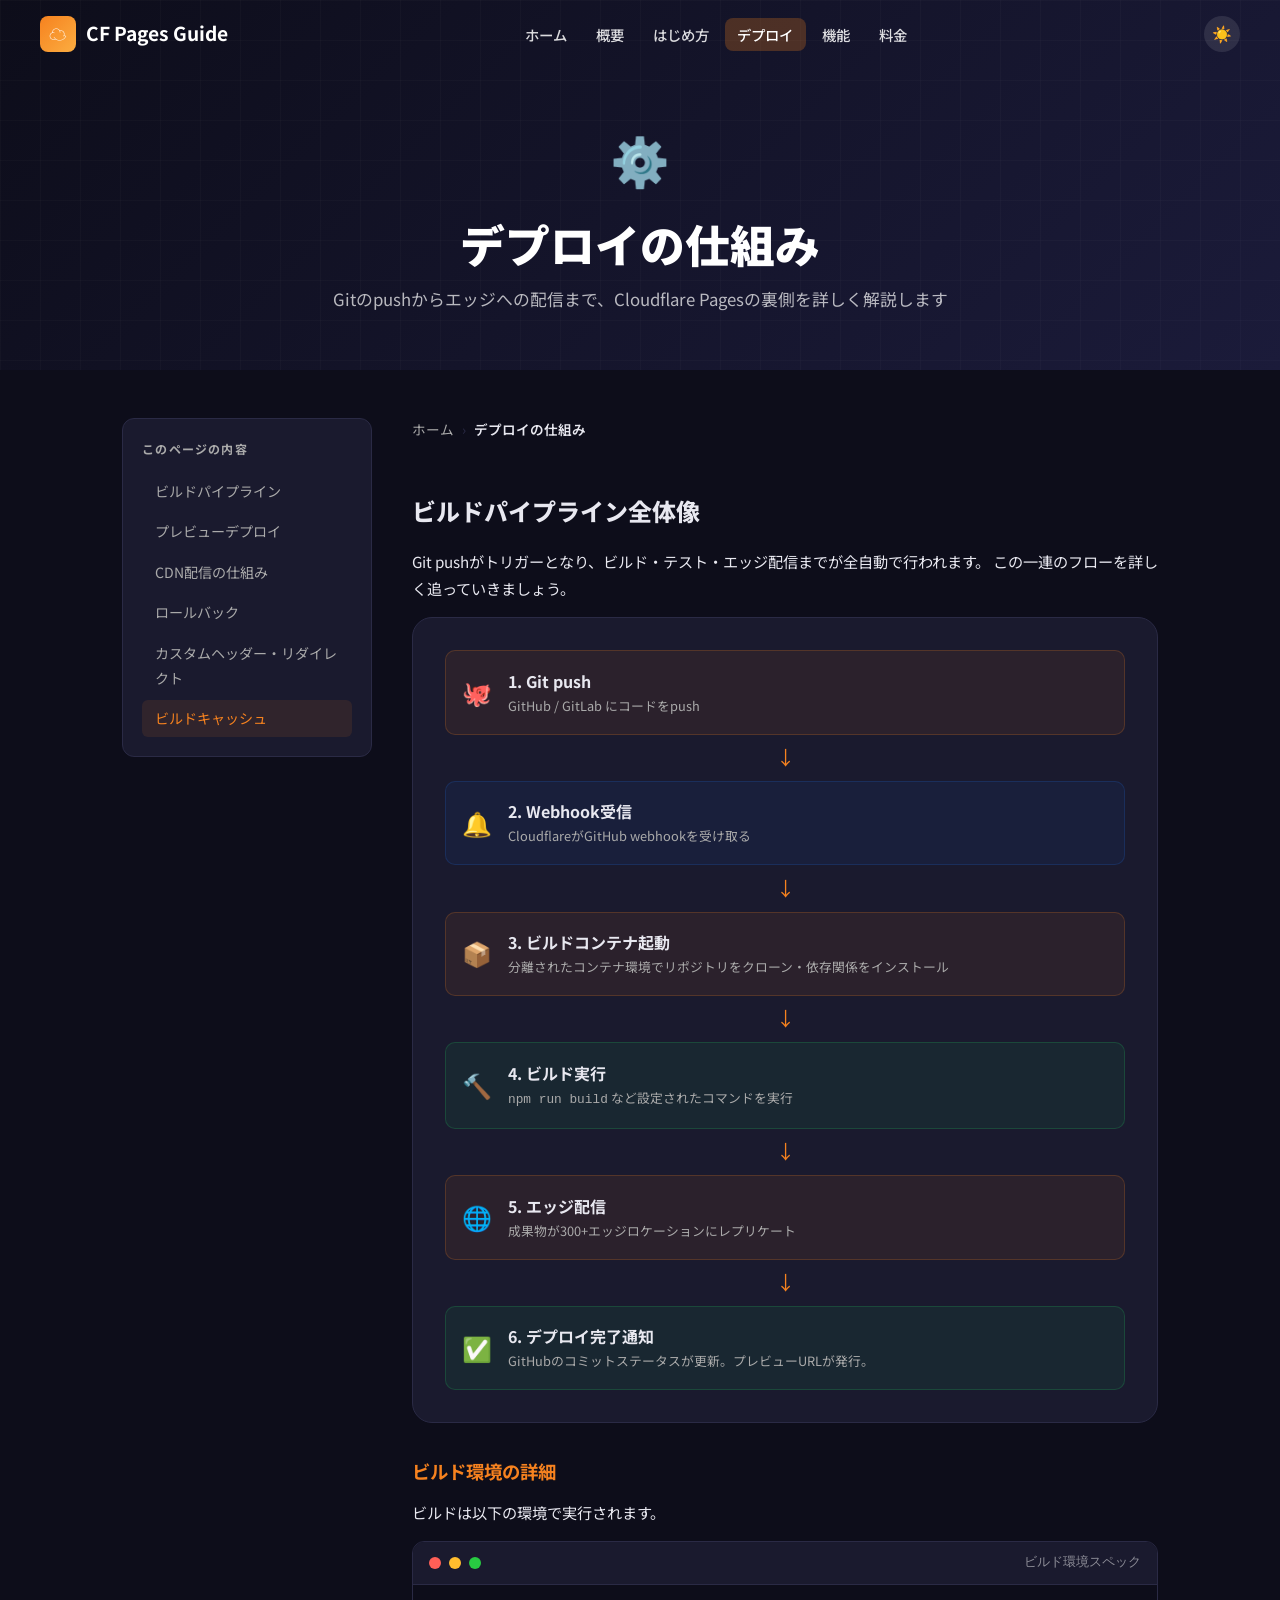
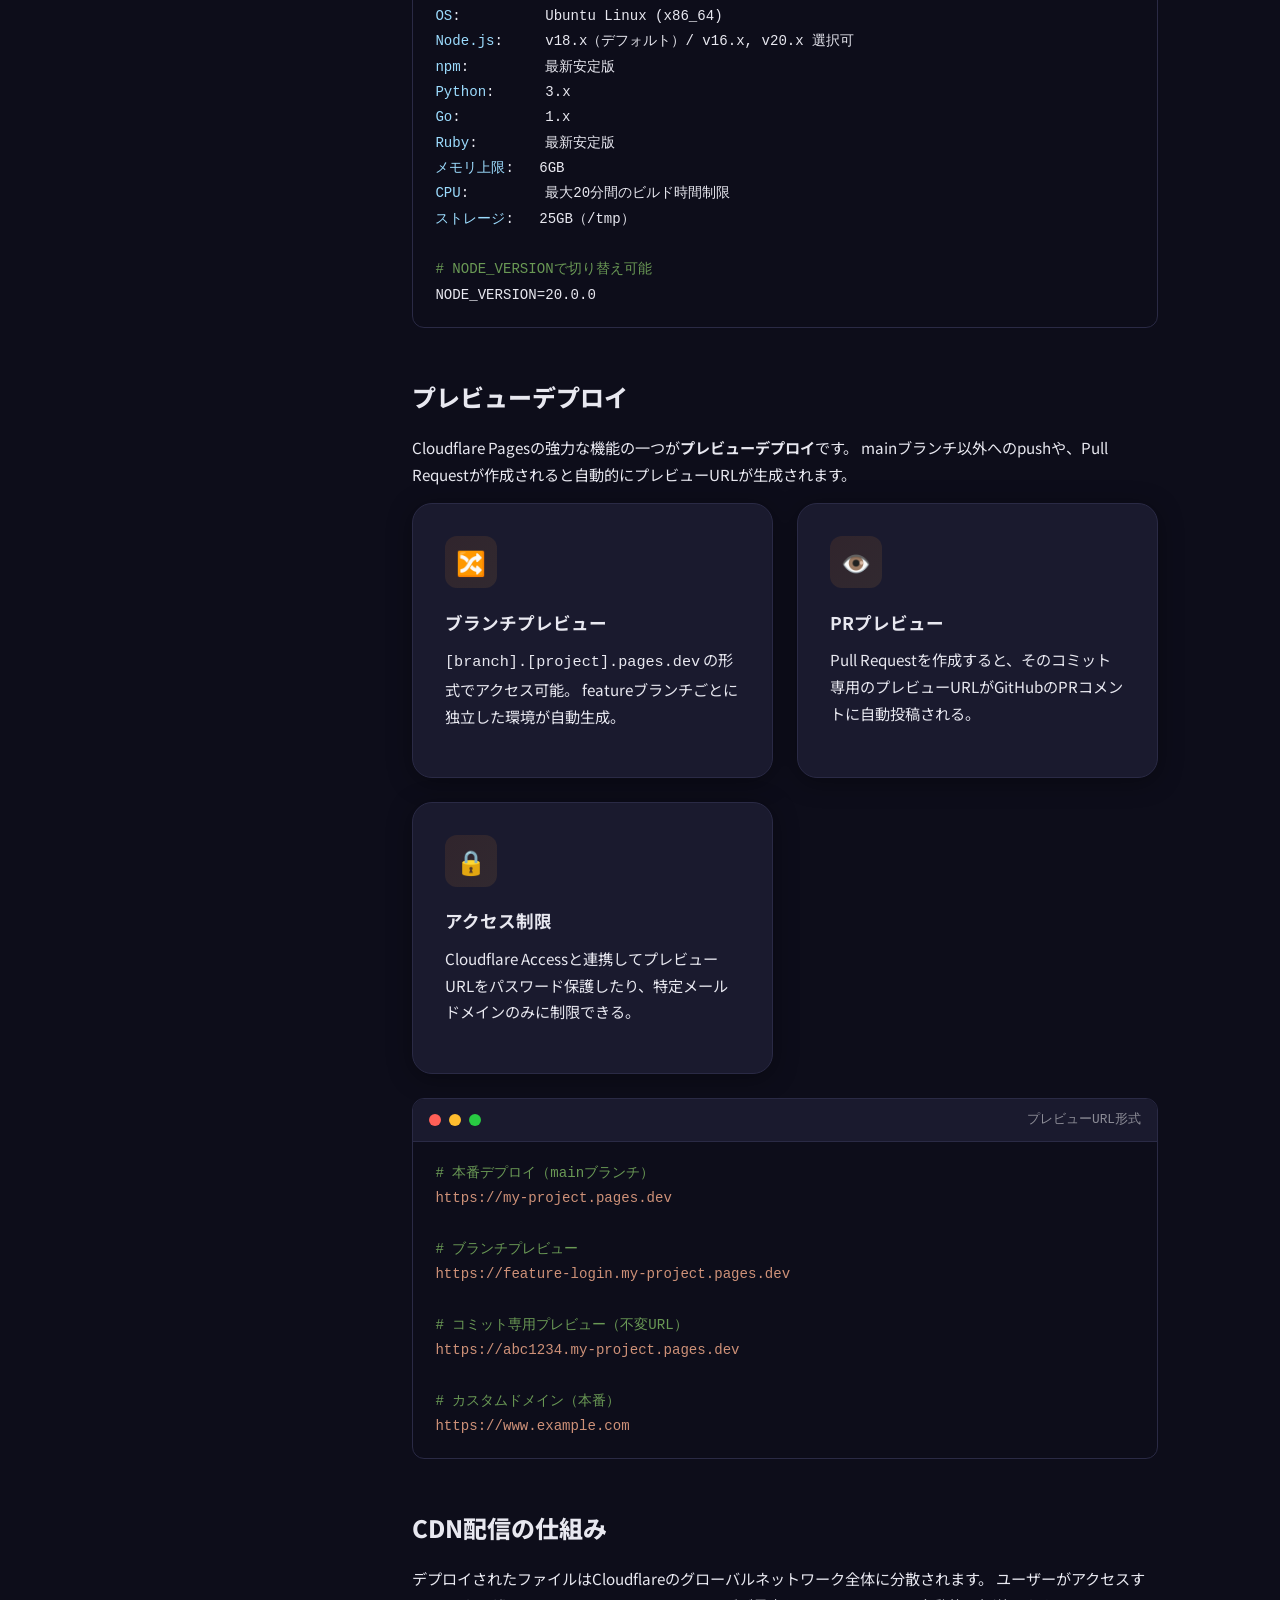
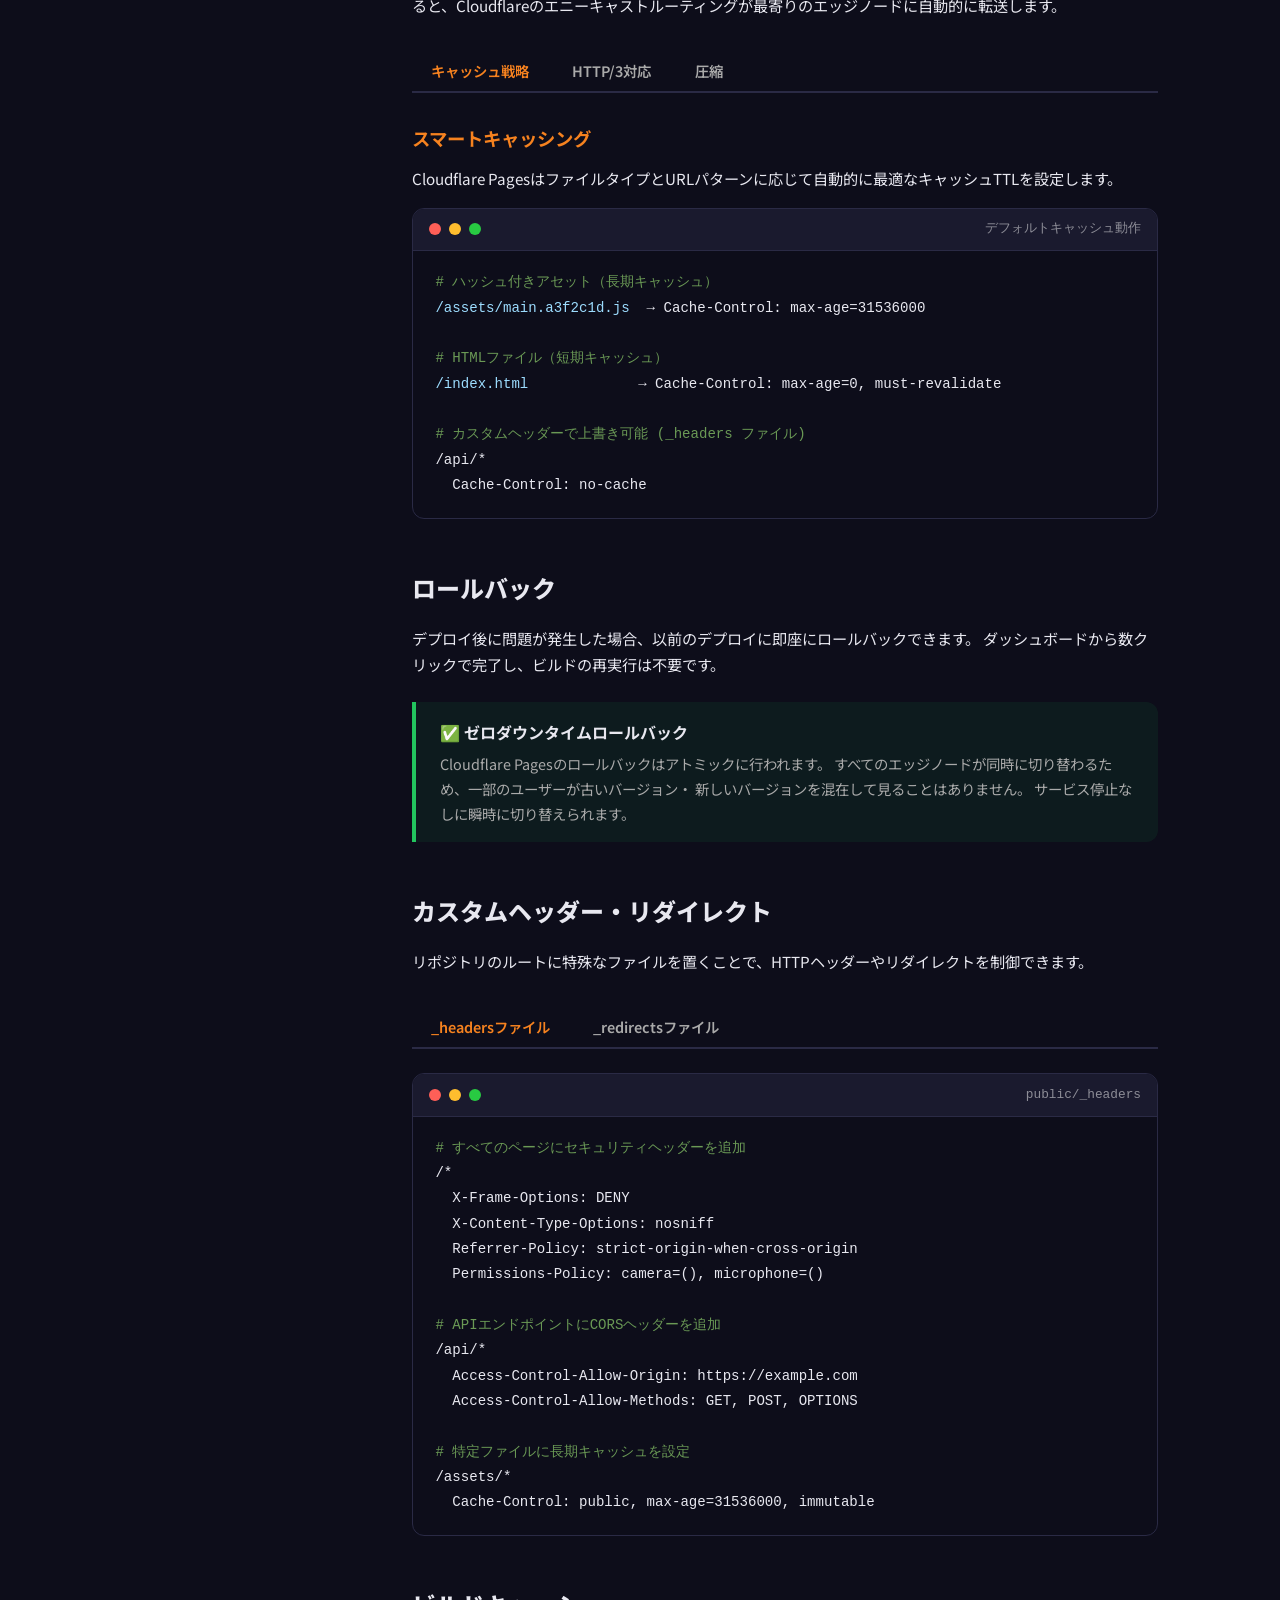
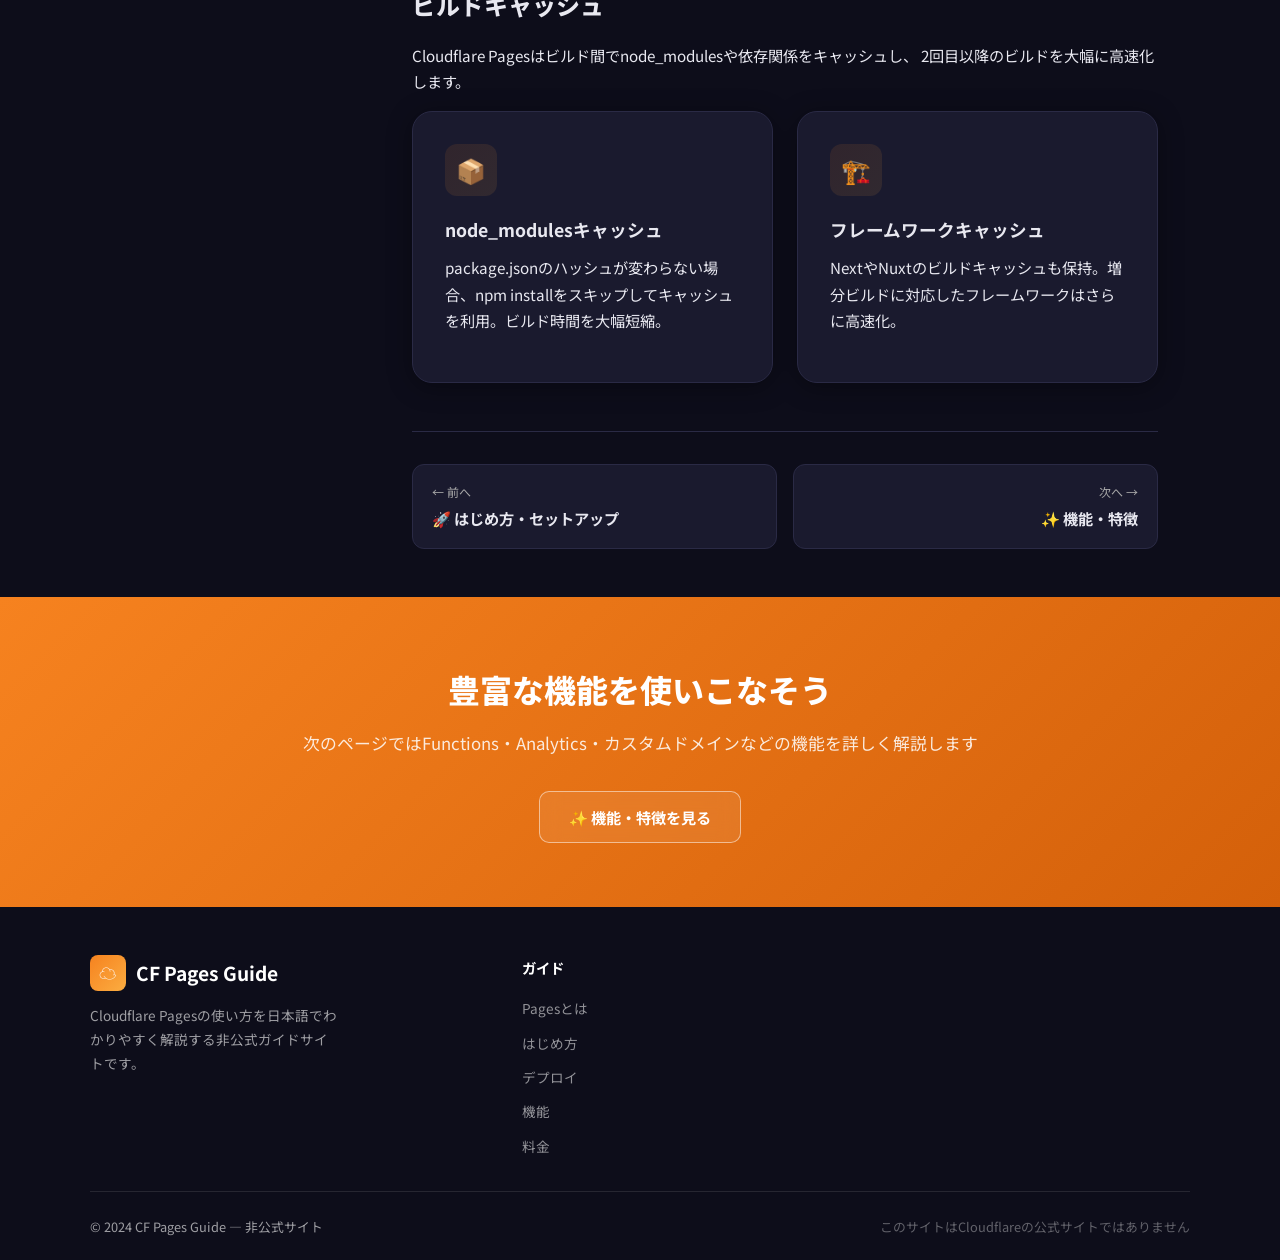
==== pages/deployment.html @ 69b6e765 "first commit" ====
<!DOCTYPE html>
<html lang="ja" data-theme="dark">
<head>
  <meta charset="UTF-8">
  <meta name="viewport" content="width=device-width, initial-scale=1.0">
  <title>デプロイの仕組み — CF Pages Guide</title>
  <meta name="description" content="Cloudflare Pagesのビルドパイプライン・CDN配信・プレビューデプロイの仕組みを詳しく解説">
  <link rel="preconnect" href="https://fonts.googleapis.com">
  <link rel="preconnect" href="https://fonts.gstatic.com" crossorigin>
  <link href="https://fonts.googleapis.com/css2?family=Noto+Sans+JP:wght@400;500;700;900&display=swap" rel="stylesheet">
  <link rel="stylesheet" href="../css/style.css">
</head>
<body>

<div id="progress-bar"></div>

<nav class="navbar">
  <div class="navbar-inner">
    <a href="../index.html" class="logo"><div class="logo-icon">☁️</div>CF Pages Guide</a>
    <ul class="nav-links">
      <li><a href="../index.html">ホーム</a></li>
      <li><a href="what-is.html">概要</a></li>
      <li><a href="getting-started.html">はじめ方</a></li>
      <li><a href="deployment.html">デプロイ</a></li>
      <li><a href="features.html">機能</a></li>
      <li><a href="pricing.html">料金</a></li>
    </ul>
    <div class="nav-actions">
      <button class="theme-toggle" title="テーマ切替">☀️</button>
      <button class="hamburger" aria-label="メニュー"><span></span><span></span><span></span></button>
    </div>
  </div>
</nav>

<div class="mobile-nav">
  <a href="../index.html">🏠 ホーム</a>
  <a href="what-is.html">📖 Cloudflare Pagesとは</a>
  <a href="getting-started.html">🚀 はじめ方・セットアップ</a>
  <a href="deployment.html">⚙️ デプロイの仕組み</a>
  <a href="features.html">✨ 機能・特徴</a>
  <a href="pricing.html">💰 料金プラン</a>
</div>

<div class="page-hero">
  <div class="page-hero-inner">
    <span class="page-hero-icon">⚙️</span>
    <h1>デプロイの仕組み</h1>
    <p>Gitのpushからエッジへの配信まで、Cloudflare Pagesの裏側を詳しく解説します</p>
  </div>
</div>

<div class="content-layout">
  <aside class="sidebar">
    <nav class="sidebar-nav">
      <div class="sidebar-title">このページの内容</div>
      <ul class="sidebar-links">
        <li><a href="#pipeline">ビルドパイプライン</a></li>
        <li><a href="#preview">プレビューデプロイ</a></li>
        <li><a href="#cdn">CDN配信の仕組み</a></li>
        <li><a href="#rollback">ロールバック</a></li>
        <li><a href="#headers">カスタムヘッダー・リダイレクト</a></li>
        <li><a href="#build-cache">ビルドキャッシュ</a></li>
      </ul>
    </nav>
  </aside>

  <main class="main-content">
    <div class="breadcrumb">
      <a href="../index.html">ホーム</a>
      <span class="breadcrumb-sep">›</span>
      <span class="breadcrumb-current">デプロイの仕組み</span>
    </div>

    <h2 id="pipeline" class="reveal">ビルドパイプライン全体像</h2>
    <p class="reveal">
      Git pushがトリガーとなり、ビルド・テスト・エッジ配信までが全自動で行われます。
      この一連のフローを詳しく追っていきましょう。
    </p>

    <div class="feature-visual reveal" style="background:var(--bg-card); border:1px solid var(--border); border-radius:var(--radius-lg); padding:2rem; margin-bottom:2rem;">
      <div style="display:flex; flex-direction:column; gap:0;">
        <div style="display:flex; align-items:center; gap:1rem; padding:1rem; background:rgba(246,130,31,0.08); border-radius:10px; border:1px solid rgba(246,130,31,0.2);">
          <div style="font-size:1.5rem;">🐙</div>
          <div>
            <div style="font-weight:700;">1. Git push</div>
            <div style="font-size:0.8rem; color:var(--text-light);">GitHub / GitLab にコードをpush</div>
          </div>
        </div>
        <div style="display:flex; justify-content:center; padding:0.4rem; color:var(--primary); font-size:1.2rem;">↓</div>
        <div style="display:flex; align-items:center; gap:1rem; padding:1rem; background:rgba(26,107,219,0.08); border-radius:10px; border:1px solid rgba(26,107,219,0.2);">
          <div style="font-size:1.5rem;">🔔</div>
          <div>
            <div style="font-weight:700;">2. Webhook受信</div>
            <div style="font-size:0.8rem; color:var(--text-light);">CloudflareがGitHub webhookを受け取る</div>
          </div>
        </div>
        <div style="display:flex; justify-content:center; padding:0.4rem; color:var(--primary); font-size:1.2rem;">↓</div>
        <div style="display:flex; align-items:center; gap:1rem; padding:1rem; background:rgba(246,130,31,0.08); border-radius:10px; border:1px solid rgba(246,130,31,0.2);">
          <div style="font-size:1.5rem;">📦</div>
          <div>
            <div style="font-weight:700;">3. ビルドコンテナ起動</div>
            <div style="font-size:0.8rem; color:var(--text-light);">分離されたコンテナ環境でリポジトリをクローン・依存関係をインストール</div>
          </div>
        </div>
        <div style="display:flex; justify-content:center; padding:0.4rem; color:var(--primary); font-size:1.2rem;">↓</div>
        <div style="display:flex; align-items:center; gap:1rem; padding:1rem; background:rgba(34,197,94,0.08); border-radius:10px; border:1px solid rgba(34,197,94,0.2);">
          <div style="font-size:1.5rem;">🔨</div>
          <div>
            <div style="font-weight:700;">4. ビルド実行</div>
            <div style="font-size:0.8rem; color:var(--text-light);"><code>npm run build</code> など設定されたコマンドを実行</div>
          </div>
        </div>
        <div style="display:flex; justify-content:center; padding:0.4rem; color:var(--primary); font-size:1.2rem;">↓</div>
        <div style="display:flex; align-items:center; gap:1rem; padding:1rem; background:rgba(246,130,31,0.08); border-radius:10px; border:1px solid rgba(246,130,31,0.2);">
          <div style="font-size:1.5rem;">🌐</div>
          <div>
            <div style="font-weight:700;">5. エッジ配信</div>
            <div style="font-size:0.8rem; color:var(--text-light);">成果物が300+エッジロケーションにレプリケート</div>
          </div>
        </div>
        <div style="display:flex; justify-content:center; padding:0.4rem; color:var(--primary); font-size:1.2rem;">↓</div>
        <div style="display:flex; align-items:center; gap:1rem; padding:1rem; background:rgba(34,197,94,0.08); border-radius:10px; border:1px solid rgba(34,197,94,0.2);">
          <div style="font-size:1.5rem;">✅</div>
          <div>
            <div style="font-weight:700;">6. デプロイ完了通知</div>
            <div style="font-size:0.8rem; color:var(--text-light);">GitHubのコミットステータスが更新。プレビューURLが発行。</div>
          </div>
        </div>
      </div>
    </div>

    <h3>ビルド環境の詳細</h3>
    <p class="reveal">ビルドは以下の環境で実行されます。</p>

    <div class="code-block reveal">
      <div class="code-header">
        <div class="code-dot"></div><div class="code-dot"></div><div class="code-dot"></div>
        <span class="code-filename">ビルド環境スペック</span>
      </div>
      <div class="code-body">
<pre><span class="c-prop">OS</span>:          Ubuntu Linux (x86_64)
<span class="c-prop">Node.js</span>:     v18.x（デフォルト）/ v16.x, v20.x 選択可
<span class="c-prop">npm</span>:         最新安定版
<span class="c-prop">Python</span>:      3.x
<span class="c-prop">Go</span>:          1.x
<span class="c-prop">Ruby</span>:        最新安定版
<span class="c-prop">メモリ上限</span>:   6GB
<span class="c-prop">CPU</span>:         最大20分間のビルド時間制限
<span class="c-prop">ストレージ</span>:   25GB（/tmp）

<span class="c-comment"># NODE_VERSIONで切り替え可能</span>
NODE_VERSION=20.0.0</pre>
      </div>
    </div>

    <h2 id="preview" class="reveal">プレビューデプロイ</h2>
    <p class="reveal">
      Cloudflare Pagesの強力な機能の一つが<strong>プレビューデプロイ</strong>です。
      mainブランチ以外へのpushや、Pull Requestが作成されると自動的にプレビューURLが生成されます。
    </p>

    <div class="overview-grid stagger">
      <div class="overview-card">
        <div class="card-icon">🔀</div>
        <div class="card-title">ブランチプレビュー</div>
        <p class="card-desc">
          <code>[branch].[project].pages.dev</code> の形式でアクセス可能。
          featureブランチごとに独立した環境が自動生成。
        </p>
      </div>
      <div class="overview-card">
        <div class="card-icon">👁️</div>
        <div class="card-title">PRプレビュー</div>
        <p class="card-desc">
          Pull Requestを作成すると、そのコミット専用のプレビューURLがGitHubのPRコメントに自動投稿される。
        </p>
      </div>
      <div class="overview-card">
        <div class="card-icon">🔒</div>
        <div class="card-title">アクセス制限</div>
        <p class="card-desc">
          Cloudflare Accessと連携してプレビューURLをパスワード保護したり、特定メールドメインのみに制限できる。
        </p>
      </div>
    </div>

    <div class="code-block reveal" style="margin-top:1.5rem;">
      <div class="code-header">
        <div class="code-dot"></div><div class="code-dot"></div><div class="code-dot"></div>
        <span class="code-filename">プレビューURL形式</span>
      </div>
      <div class="code-body">
<pre><span class="c-comment"># 本番デプロイ（mainブランチ）</span>
<span class="c-string">https://my-project.pages.dev</span>

<span class="c-comment"># ブランチプレビュー</span>
<span class="c-string">https://feature-login.my-project.pages.dev</span>

<span class="c-comment"># コミット専用プレビュー（不変URL）</span>
<span class="c-string">https://abc1234.my-project.pages.dev</span>

<span class="c-comment"># カスタムドメイン（本番）</span>
<span class="c-string">https://www.example.com</span></pre>
      </div>
    </div>

    <h2 id="cdn" class="reveal">CDN配信の仕組み</h2>
    <p class="reveal">
      デプロイされたファイルはCloudflareのグローバルネットワーク全体に分散されます。
      ユーザーがアクセスすると、Cloudflareのエニーキャストルーティングが最寄りのエッジノードに自動的に転送します。
    </p>

    <div class="tabs reveal">
      <div class="tab-list">
        <button class="tab-btn active">キャッシュ戦略</button>
        <button class="tab-btn">HTTP/3対応</button>
        <button class="tab-btn">圧縮</button>
      </div>
      <div class="tab-panel active">
        <h3>スマートキャッシング</h3>
        <p>Cloudflare PagesはファイルタイプとURLパターンに応じて自動的に最適なキャッシュTTLを設定します。</p>
        <div class="code-block" style="margin-top:1rem;">
          <div class="code-header">
            <div class="code-dot"></div><div class="code-dot"></div><div class="code-dot"></div>
            <span class="code-filename">デフォルトキャッシュ動作</span>
          </div>
          <div class="code-body">
<pre><span class="c-comment"># ハッシュ付きアセット（長期キャッシュ）</span>
<span class="c-prop">/assets/main.a3f2c1d.js</span>  → Cache-Control: max-age=31536000

<span class="c-comment"># HTMLファイル（短期キャッシュ）</span>
<span class="c-prop">/index.html</span>             → Cache-Control: max-age=0, must-revalidate

<span class="c-comment"># カスタムヘッダーで上書き可能 (_headers ファイル)</span>
/api/*
  Cache-Control: no-cache</pre>
          </div>
        </div>
      </div>
      <div class="tab-panel">
        <h3>HTTP/3 (QUIC) の自動適用</h3>
        <p>Cloudflare PagesはすべてのサイトにHTTP/3（QUICプロトコル）を自動的に有効化します。</p>
        <ul>
          <li>UDP上で動作するQUICにより、パケットロス時の遅延を削減</li>
          <li>0-RTT接続再開で繰り返しアクセス時の待ち時間をゼロに</li>
          <li>TLS 1.3を標準採用し、ハンドシェイクを高速化</li>
          <li>対応ブラウザではHTTP/3を自動的に使用、非対応はHTTP/2にフォールバック</li>
        </ul>
      </div>
      <div class="tab-panel">
        <h3>自動圧縮</h3>
        <p>テキストベースのファイル（HTML、CSS、JS、SVGなど）は自動的に圧縮されて配信されます。</p>
        <div class="overview-grid" style="margin-top:1rem;">
          <div class="overview-card" style="padding:1.2rem;">
            <div class="card-title" style="font-size:1rem;">Brotli圧縮</div>
            <p class="card-desc">Gzipより最大20%小さく圧縮可能。対応ブラウザでは自動的にBrotliで配信。</p>
          </div>
          <div class="overview-card" style="padding:1.2rem;">
            <div class="card-title" style="font-size:1rem;">Gzip圧縮</div>
            <p class="card-desc">Brotli非対応のブラウザにはGzipで配信。どちらも設定不要で自動適用。</p>
          </div>
        </div>
      </div>
    </div>

    <h2 id="rollback" class="reveal">ロールバック</h2>
    <p class="reveal">
      デプロイ後に問題が発生した場合、以前のデプロイに即座にロールバックできます。
      ダッシュボードから数クリックで完了し、ビルドの再実行は不要です。
    </p>

    <div class="info-box green reveal">
      <div class="info-box-title">✅ ゼロダウンタイムロールバック</div>
      <p style="margin:0; font-size:0.9rem; color:var(--text-light);">
        Cloudflare Pagesのロールバックはアトミックに行われます。
        すべてのエッジノードが同時に切り替わるため、一部のユーザーが古いバージョン・
        新しいバージョンを混在して見ることはありません。
        サービス停止なしに瞬時に切り替えられます。
      </p>
    </div>

    <h2 id="headers" class="reveal">カスタムヘッダー・リダイレクト</h2>
    <p class="reveal">
      リポジトリのルートに特殊なファイルを置くことで、HTTPヘッダーやリダイレクトを制御できます。
    </p>

    <div class="tabs reveal">
      <div class="tab-list">
        <button class="tab-btn active">_headersファイル</button>
        <button class="tab-btn">_redirectsファイル</button>
      </div>
      <div class="tab-panel active">
        <div class="code-block" style="margin-top:1rem;">
          <div class="code-header">
            <div class="code-dot"></div><div class="code-dot"></div><div class="code-dot"></div>
            <span class="code-filename">public/_headers</span>
          </div>
          <div class="code-body">
<pre><span class="c-comment"># すべてのページにセキュリティヘッダーを追加</span>
/*
  X-Frame-Options: DENY
  X-Content-Type-Options: nosniff
  Referrer-Policy: strict-origin-when-cross-origin
  Permissions-Policy: camera=(), microphone=()

<span class="c-comment"># APIエンドポイントにCORSヘッダーを追加</span>
/api/*
  Access-Control-Allow-Origin: https://example.com
  Access-Control-Allow-Methods: GET, POST, OPTIONS

<span class="c-comment"># 特定ファイルに長期キャッシュを設定</span>
/assets/*
  Cache-Control: public, max-age=31536000, immutable</pre>
          </div>
        </div>
      </div>
      <div class="tab-panel">
        <div class="code-block" style="margin-top:1rem;">
          <div class="code-header">
            <div class="code-dot"></div><div class="code-dot"></div><div class="code-dot"></div>
            <span class="code-filename">public/_redirects</span>
          </div>
          <div class="code-body">
<pre><span class="c-comment"># 旧URLを新URLにリダイレクト（301永続）</span>
/old-page    /new-page    301

<span class="c-comment"># SPAのための404フォールバック（重要！）</span>
/*           /index.html  200

<span class="c-comment"># 特定ドメインへのリダイレクト</span>
https://old.example.com/*   https://new.example.com/:splat   301

<span class="c-comment"># 国別リダイレクト（Country変数利用）</span>
/             /ja/          302  Country=JP
/             /en/          302</pre>
          </div>
        </div>
        <div class="info-box" style="margin-top:1rem;">
          <div class="info-box-title">💡 SPAのルーティング</div>
          <p style="margin:0; font-size:0.9rem; color:var(--text-light);">
            React RouterやVue Routerを使うSPAでは、<code>/* /index.html 200</code> のルールが必須です。
            これがないと、直接URLを入力した際に404エラーになります。
          </p>
        </div>
      </div>
    </div>

    <h2 id="build-cache" class="reveal">ビルドキャッシュ</h2>
    <p class="reveal">
      Cloudflare Pagesはビルド間でnode_modulesや依存関係をキャッシュし、
      2回目以降のビルドを大幅に高速化します。
    </p>

    <div class="overview-grid stagger">
      <div class="overview-card">
        <div class="card-icon">📦</div>
        <div class="card-title">node_modulesキャッシュ</div>
        <p class="card-desc">package.jsonのハッシュが変わらない場合、npm installをスキップしてキャッシュを利用。ビルド時間を大幅短縮。</p>
      </div>
      <div class="overview-card">
        <div class="card-icon">🏗️</div>
        <div class="card-title">フレームワークキャッシュ</div>
        <p class="card-desc">NextやNuxtのビルドキャッシュも保持。増分ビルドに対応したフレームワークはさらに高速化。</p>
      </div>
    </div>

    <div class="page-nav">
      <a href="getting-started.html" class="page-nav-item">
        <div class="page-nav-label">← 前へ</div>
        <div class="page-nav-title">🚀 はじめ方・セットアップ</div>
      </a>
      <a href="features.html" class="page-nav-item next">
        <div class="page-nav-label">次へ →</div>
        <div class="page-nav-title">✨ 機能・特徴</div>
      </a>
    </div>
  </main>
</div>

<div class="cta-section reveal">
  <h2>豊富な機能を使いこなそう</h2>
  <p>次のページではFunctions・Analytics・カスタムドメインなどの機能を詳しく解説します</p>
  <a href="features.html" class="btn btn-outline" style="border-color:rgba(255,255,255,0.5);">✨ 機能・特徴を見る</a>
</div>

<footer>
  <div class="footer-inner">
    <div class="footer-grid">
      <div class="footer-brand">
        <a href="../index.html" class="logo" style="color:#fff;"><div class="logo-icon">☁️</div>CF Pages Guide</a>
        <p>Cloudflare Pagesの使い方を日本語でわかりやすく解説する非公式ガイドサイトです。</p>
      </div>
      <div class="footer-col">
        <h4>ガイド</h4>
        <ul class="footer-links">
          <li><a href="what-is.html">Pagesとは</a></li>
          <li><a href="getting-started.html">はじめ方</a></li>
          <li><a href="deployment.html">デプロイ</a></li>
          <li><a href="features.html">機能</a></li>
          <li><a href="pricing.html">料金</a></li>
        </ul>
      </div>
    </div>
    <div class="footer-bottom">
      <span>© 2024 CF Pages Guide — 非公式サイト</span>
      <span class="footer-note">このサイトはCloudflareの公式サイトではありません</span>
    </div>
  </div>
</footer>

<button id="back-to-top" title="トップへ戻る">↑</button>
<script src="../js/main.js"></script>
</body>
</html>
---- css/style.css ----
/* ===== CSS Variables ===== */
:root {
  --primary: #f6821f;
  --primary-dark: #d4600a;
  --secondary: #fbad41;
  --cf-blue: #1b1b2f;
  --cf-dark: #0d0d1a;
  --text: #1a1a2e;
  --text-light: #555;
  --bg: #f9f9fc;
  --bg-card: #ffffff;
  --border: #e2e4f0;
  --shadow: 0 4px 24px rgba(0,0,0,0.08);
  --shadow-hover: 0 8px 40px rgba(246,130,31,0.18);
  --radius: 12px;
  --radius-lg: 20px;
  --nav-height: 68px;
  --transition: 0.3s cubic-bezier(0.4,0,0.2,1);
  --font: 'Noto Sans JP', 'Hiragino Kaku Gothic ProN', Meiryo, sans-serif;
  --mono: 'Fira Code', 'Consolas', monospace;
}

[data-theme="dark"] {
  --text: #e8e8f0;
  --text-light: #aaa;
  --bg: #0d0d1a;
  --bg-card: #1a1a2e;
  --border: #2a2a45;
  --shadow: 0 4px 24px rgba(0,0,0,0.35);
  --shadow-hover: 0 8px 40px rgba(246,130,31,0.25);
}

/* ===== Reset & Base ===== */
*, *::before, *::after { box-sizing: border-box; margin: 0; padding: 0; }

html {
  scroll-behavior: smooth;
  font-size: 16px;
}

body {
  font-family: var(--font);
  background: var(--bg);
  color: var(--text);
  line-height: 1.75;
  transition: background var(--transition), color var(--transition);
}

a { color: var(--primary); text-decoration: none; transition: color var(--transition); }
a:hover { color: var(--primary-dark); }

img { max-width: 100%; display: block; }

/* ===== Scroll Progress Bar ===== */
#progress-bar {
  position: fixed;
  top: 0;
  left: 0;
  height: 3px;
  width: 0%;
  background: linear-gradient(90deg, var(--primary), var(--secondary));
  z-index: 9999;
  transition: width 0.1s linear;
}

/* ===== Navigation ===== */
.navbar {
  position: fixed;
  top: 0;
  left: 0;
  right: 0;
  height: var(--nav-height);
  z-index: 1000;
  display: flex;
  align-items: center;
  padding: 0 2rem;
  transition: background var(--transition), box-shadow var(--transition);
}

.navbar.scrolled {
  background: rgba(13,13,26,0.92);
  backdrop-filter: blur(12px);
  box-shadow: 0 2px 20px rgba(0,0,0,0.3);
}

.navbar:not(.scrolled) {
  background: transparent;
}

.navbar-inner {
  max-width: 1200px;
  width: 100%;
  margin: 0 auto;
  display: flex;
  align-items: center;
  justify-content: space-between;
}

.logo {
  display: flex;
  align-items: center;
  gap: 10px;
  font-size: 1.2rem;
  font-weight: 700;
  color: #fff;
  text-decoration: none;
}

.logo-icon {
  width: 36px;
  height: 36px;
  background: linear-gradient(135deg, var(--primary), var(--secondary));
  border-radius: 8px;
  display: flex;
  align-items: center;
  justify-content: center;
  font-size: 1.1rem;
}

.nav-links {
  display: flex;
  gap: 0.2rem;
  list-style: none;
  align-items: center;
}

.nav-links a {
  color: rgba(255,255,255,0.85);
  padding: 0.4rem 0.8rem;
  border-radius: 8px;
  font-size: 0.9rem;
  font-weight: 500;
  transition: all var(--transition);
  white-space: nowrap;
}

.nav-links a:hover,
.nav-links a.active {
  color: #fff;
  background: rgba(246,130,31,0.25);
}

.nav-actions {
  display: flex;
  align-items: center;
  gap: 0.8rem;
}

.theme-toggle {
  background: rgba(255,255,255,0.1);
  border: none;
  color: #fff;
  width: 36px;
  height: 36px;
  border-radius: 50%;
  cursor: pointer;
  font-size: 1rem;
  transition: background var(--transition);
  display: flex;
  align-items: center;
  justify-content: center;
}

.theme-toggle:hover { background: rgba(255,255,255,0.2); }

.hamburger {
  display: none;
  flex-direction: column;
  gap: 5px;
  background: none;
  border: none;
  cursor: pointer;
  padding: 4px;
}

.hamburger span {
  display: block;
  width: 24px;
  height: 2px;
  background: #fff;
  border-radius: 2px;
  transition: all var(--transition);
}

.hamburger.open span:nth-child(1) { transform: rotate(45deg) translate(5px, 5px); }
.hamburger.open span:nth-child(2) { opacity: 0; }
.hamburger.open span:nth-child(3) { transform: rotate(-45deg) translate(5px, -5px); }

/* ===== Mobile Nav Overlay ===== */
.mobile-nav {
  display: none;
  position: fixed;
  top: var(--nav-height);
  left: 0;
  right: 0;
  bottom: 0;
  background: rgba(13,13,26,0.97);
  z-index: 999;
  flex-direction: column;
  align-items: center;
  justify-content: center;
  gap: 1rem;
  opacity: 0;
  pointer-events: none;
  transition: opacity var(--transition);
}

.mobile-nav.open {
  display: flex;
  opacity: 1;
  pointer-events: all;
}

.mobile-nav a {
  color: #fff;
  font-size: 1.3rem;
  font-weight: 600;
  padding: 0.6rem 1.5rem;
  border-radius: 10px;
  transition: background var(--transition);
}

.mobile-nav a:hover { background: rgba(246,130,31,0.2); }

/* ===== Hero Section ===== */
.hero {
  min-height: 100vh;
  background: linear-gradient(135deg, #0d0d1a 0%, #1b1b3a 50%, #0f2a4a 100%);
  display: flex;
  align-items: center;
  justify-content: center;
  position: relative;
  overflow: hidden;
  padding: calc(var(--nav-height) + 2rem) 2rem 4rem;
}

.hero-bg {
  position: absolute;
  inset: 0;
  overflow: hidden;
}

.hero-orb {
  position: absolute;
  border-radius: 50%;
  filter: blur(80px);
  opacity: 0.4;
  animation: float 8s ease-in-out infinite;
}

.hero-orb-1 {
  width: 500px;
  height: 500px;
  background: radial-gradient(circle, #f6821f, transparent);
  top: -100px;
  right: -100px;
  animation-delay: 0s;
}

.hero-orb-2 {
  width: 400px;
  height: 400px;
  background: radial-gradient(circle, #1a6bdb, transparent);
  bottom: -80px;
  left: -80px;
  animation-delay: -3s;
}

.hero-orb-3 {
  width: 300px;
  height: 300px;
  background: radial-gradient(circle, #fbad41, transparent);
  top: 50%;
  left: 50%;
  transform: translate(-50%, -50%);
  animation-delay: -6s;
}

@keyframes float {
  0%, 100% { transform: translate(0, 0) scale(1); }
  33% { transform: translate(30px, -20px) scale(1.05); }
  66% { transform: translate(-20px, 15px) scale(0.97); }
}

.grid-overlay {
  position: absolute;
  inset: 0;
  background-image:
    linear-gradient(rgba(255,255,255,0.03) 1px, transparent 1px),
    linear-gradient(90deg, rgba(255,255,255,0.03) 1px, transparent 1px);
  background-size: 50px 50px;
}

.hero-content {
  position: relative;
  z-index: 1;
  text-align: center;
  max-width: 900px;
}

.hero-badge {
  display: inline-flex;
  align-items: center;
  gap: 6px;
  background: rgba(246,130,31,0.15);
  border: 1px solid rgba(246,130,31,0.3);
  color: var(--secondary);
  padding: 6px 16px;
  border-radius: 999px;
  font-size: 0.85rem;
  font-weight: 600;
  margin-bottom: 1.5rem;
  animation: fadeInDown 0.6s ease both;
}

.hero h1 {
  font-size: clamp(2.2rem, 6vw, 4rem);
  font-weight: 900;
  color: #fff;
  line-height: 1.2;
  margin-bottom: 1.2rem;
  animation: fadeInUp 0.7s ease 0.1s both;
}

.hero h1 span {
  background: linear-gradient(90deg, var(--primary), var(--secondary));
  -webkit-background-clip: text;
  -webkit-text-fill-color: transparent;
  background-clip: text;
}

.hero p {
  font-size: clamp(1rem, 2.5vw, 1.2rem);
  color: rgba(255,255,255,0.75);
  max-width: 640px;
  margin: 0 auto 2.5rem;
  animation: fadeInUp 0.7s ease 0.2s both;
}

.hero-buttons {
  display: flex;
  gap: 1rem;
  justify-content: center;
  flex-wrap: wrap;
  animation: fadeInUp 0.7s ease 0.3s both;
}

.btn {
  display: inline-flex;
  align-items: center;
  gap: 8px;
  padding: 0.75rem 1.8rem;
  border-radius: 10px;
  font-weight: 700;
  font-size: 0.95rem;
  cursor: pointer;
  transition: all var(--transition);
  border: none;
  font-family: var(--font);
}

.btn-primary {
  background: linear-gradient(135deg, var(--primary), var(--secondary));
  color: #fff;
  box-shadow: 0 4px 20px rgba(246,130,31,0.4);
}

.btn-primary:hover {
  transform: translateY(-2px);
  box-shadow: 0 8px 30px rgba(246,130,31,0.5);
  color: #fff;
}

.btn-outline {
  background: rgba(255,255,255,0.08);
  color: #fff;
  border: 1px solid rgba(255,255,255,0.2);
  backdrop-filter: blur(10px);
}

.btn-outline:hover {
  background: rgba(255,255,255,0.15);
  transform: translateY(-2px);
  color: #fff;
}

.hero-stats {
  display: flex;
  justify-content: center;
  gap: 3rem;
  margin-top: 4rem;
  animation: fadeInUp 0.7s ease 0.5s both;
}

.stat {
  text-align: center;
}

.stat-value {
  font-size: 2rem;
  font-weight: 900;
  color: var(--primary);
  background: linear-gradient(90deg, var(--primary), var(--secondary));
  -webkit-background-clip: text;
  -webkit-text-fill-color: transparent;
  background-clip: text;
}

.stat-label {
  font-size: 0.8rem;
  color: rgba(255,255,255,0.6);
  margin-top: 2px;
}

/* ===== Section Commons ===== */
section { padding: 5rem 2rem; }

.container {
  max-width: 1100px;
  margin: 0 auto;
}

.section-header {
  text-align: center;
  margin-bottom: 3.5rem;
}

.section-tag {
  display: inline-block;
  background: linear-gradient(135deg, rgba(246,130,31,0.1), rgba(251,173,65,0.1));
  color: var(--primary);
  border: 1px solid rgba(246,130,31,0.25);
  padding: 4px 14px;
  border-radius: 999px;
  font-size: 0.8rem;
  font-weight: 700;
  text-transform: uppercase;
  letter-spacing: 0.08em;
  margin-bottom: 1rem;
}

.section-title {
  font-size: clamp(1.6rem, 4vw, 2.4rem);
  font-weight: 800;
  margin-bottom: 0.8rem;
  line-height: 1.3;
}

.section-desc {
  color: var(--text-light);
  font-size: 1rem;
  max-width: 560px;
  margin: 0 auto;
}

/* ===== Overview Cards (TOP) ===== */
.overview-grid {
  display: grid;
  grid-template-columns: repeat(auto-fit, minmax(280px, 1fr));
  gap: 1.5rem;
}

.overview-card {
  background: var(--bg-card);
  border: 1px solid var(--border);
  border-radius: var(--radius-lg);
  padding: 2rem;
  box-shadow: var(--shadow);
  transition: all var(--transition);
  position: relative;
  overflow: hidden;
}

.overview-card::before {
  content: '';
  position: absolute;
  top: 0;
  left: 0;
  right: 0;
  height: 3px;
  background: linear-gradient(90deg, var(--primary), var(--secondary));
  transform: scaleX(0);
  transition: transform var(--transition);
}

.overview-card:hover {
  transform: translateY(-4px);
  box-shadow: var(--shadow-hover);
  border-color: rgba(246,130,31,0.3);
}

.overview-card:hover::before { transform: scaleX(1); }

.card-icon {
  width: 52px;
  height: 52px;
  border-radius: 12px;
  display: flex;
  align-items: center;
  justify-content: center;
  font-size: 1.5rem;
  margin-bottom: 1.2rem;
  background: linear-gradient(135deg, rgba(246,130,31,0.1), rgba(251,173,65,0.1));
}

.card-title { font-size: 1.1rem; font-weight: 700; margin-bottom: 0.5rem; }
.card-desc { color: var(--text-light); font-size: 0.9rem; }

/* ===== Feature Highlight Section ===== */
.feature-highlight {
  background: linear-gradient(135deg, var(--cf-dark), var(--cf-blue));
  color: #fff;
}

.feature-split {
  display: grid;
  grid-template-columns: 1fr 1fr;
  gap: 4rem;
  align-items: center;
}

.feature-split.reverse { direction: rtl; }
.feature-split.reverse > * { direction: ltr; }

.feature-text h2 {
  font-size: clamp(1.5rem, 3.5vw, 2.2rem);
  font-weight: 800;
  margin-bottom: 1rem;
  line-height: 1.3;
}

.feature-text p { color: rgba(255,255,255,0.75); margin-bottom: 1.5rem; }

.feature-list {
  list-style: none;
  display: flex;
  flex-direction: column;
  gap: 0.6rem;
}

.feature-list li {
  display: flex;
  align-items: center;
  gap: 8px;
  color: rgba(255,255,255,0.85);
  font-size: 0.95rem;
}

.feature-list li::before {
  content: '✓';
  color: var(--secondary);
  font-weight: 900;
  flex-shrink: 0;
}

.feature-visual {
  background: rgba(255,255,255,0.04);
  border: 1px solid rgba(255,255,255,0.1);
  border-radius: var(--radius-lg);
  padding: 2rem;
  backdrop-filter: blur(10px);
}

/* ===== Pages Navigation Cards ===== */
.pages-grid {
  display: grid;
  grid-template-columns: repeat(auto-fit, minmax(200px, 1fr));
  gap: 1.2rem;
}

.page-card {
  background: var(--bg-card);
  border: 1px solid var(--border);
  border-radius: var(--radius);
  padding: 1.5rem;
  text-align: center;
  transition: all var(--transition);
  box-shadow: var(--shadow);
  text-decoration: none;
  color: var(--text);
  display: block;
}

.page-card:hover {
  transform: translateY(-4px);
  border-color: var(--primary);
  box-shadow: var(--shadow-hover);
  color: var(--text);
}

.page-card-icon {
  font-size: 2rem;
  margin-bottom: 0.8rem;
}

.page-card h3 { font-size: 1rem; font-weight: 700; margin-bottom: 0.3rem; }
.page-card p { font-size: 0.8rem; color: var(--text-light); }

/* ===== Code Block ===== */
.code-block {
  background: #0d0d1a;
  border: 1px solid #2a2a45;
  border-radius: var(--radius);
  overflow: hidden;
  font-family: var(--mono);
  font-size: 0.88rem;
}

.code-header {
  background: #1a1a2e;
  padding: 0.6rem 1rem;
  display: flex;
  align-items: center;
  gap: 0.5rem;
  border-bottom: 1px solid #2a2a45;
}

.code-dot {
  width: 12px;
  height: 12px;
  border-radius: 50%;
}

.code-dot:nth-child(1) { background: #ff5f57; }
.code-dot:nth-child(2) { background: #ffbd2e; }
.code-dot:nth-child(3) { background: #28ca42; }

.code-filename {
  color: rgba(255,255,255,0.5);
  font-size: 0.8rem;
  margin-left: auto;
}

.code-body {
  padding: 1.2rem 1.4rem;
  overflow-x: auto;
  line-height: 1.8;
}

.code-body pre { margin: 0; }

.c-comment { color: #6a9955; }
.c-string  { color: #ce9178; }
.c-keyword { color: #569cd6; }
.c-value   { color: #b5cea8; }
.c-prop    { color: #9cdcfe; }
.c-orange  { color: var(--secondary); }

/* ===== Steps / Timeline ===== */
.steps {
  display: flex;
  flex-direction: column;
  gap: 0;
  position: relative;
}

.steps::before {
  content: '';
  position: absolute;
  left: 24px;
  top: 0;
  bottom: 0;
  width: 2px;
  background: linear-gradient(180deg, var(--primary), var(--secondary));
  border-radius: 2px;
}

.step {
  display: flex;
  gap: 1.5rem;
  padding-bottom: 2.5rem;
  position: relative;
}

.step:last-child { padding-bottom: 0; }

.step-num {
  width: 50px;
  height: 50px;
  background: linear-gradient(135deg, var(--primary), var(--secondary));
  color: #fff;
  font-weight: 800;
  font-size: 1rem;
  border-radius: 50%;
  display: flex;
  align-items: center;
  justify-content: center;
  flex-shrink: 0;
  position: relative;
  z-index: 1;
  box-shadow: 0 0 0 4px var(--bg);
}

.step-content {
  flex: 1;
  padding-top: 0.7rem;
}

.step-content h3 { font-size: 1.1rem; font-weight: 700; margin-bottom: 0.4rem; }
.step-content p { color: var(--text-light); font-size: 0.95rem; }

/* ===== Comparison Table ===== */
.compare-table {
  width: 100%;
  border-collapse: collapse;
  border-radius: var(--radius);
  overflow: hidden;
  box-shadow: var(--shadow);
}

.compare-table th {
  background: linear-gradient(135deg, var(--cf-dark), var(--cf-blue));
  color: #fff;
  padding: 1rem 1.2rem;
  text-align: center;
  font-weight: 700;
}

.compare-table th:first-child { text-align: left; }

.compare-table td {
  padding: 0.9rem 1.2rem;
  border-bottom: 1px solid var(--border);
  background: var(--bg-card);
  text-align: center;
}

.compare-table td:first-child {
  text-align: left;
  font-weight: 600;
}

.compare-table tr:last-child td { border-bottom: none; }
.compare-table tr:hover td { background: rgba(246,130,31,0.04); }

.check { color: #22c55e; font-size: 1.1rem; }
.cross { color: #ef4444; font-size: 1.1rem; }

/* ===== Pricing Cards ===== */
.pricing-grid {
  display: grid;
  grid-template-columns: repeat(auto-fit, minmax(280px, 1fr));
  gap: 1.5rem;
  align-items: start;
}

.pricing-card {
  background: var(--bg-card);
  border: 1px solid var(--border);
  border-radius: var(--radius-lg);
  padding: 2rem;
  box-shadow: var(--shadow);
  transition: all var(--transition);
  position: relative;
}

.pricing-card.featured {
  border-color: var(--primary);
  box-shadow: 0 0 0 2px rgba(246,130,31,0.2), var(--shadow-hover);
  transform: scale(1.02);
}

.pricing-card:hover { transform: translateY(-4px) scale(1.01); box-shadow: var(--shadow-hover); }
.pricing-card.featured:hover { transform: translateY(-4px) scale(1.03); }

.pricing-badge {
  position: absolute;
  top: -12px;
  left: 50%;
  transform: translateX(-50%);
  background: linear-gradient(135deg, var(--primary), var(--secondary));
  color: #fff;
  font-size: 0.75rem;
  font-weight: 700;
  padding: 4px 14px;
  border-radius: 999px;
  white-space: nowrap;
}

.pricing-name { font-size: 1.2rem; font-weight: 800; margin-bottom: 0.3rem; }
.pricing-desc { color: var(--text-light); font-size: 0.85rem; margin-bottom: 1.2rem; }

.pricing-price {
  font-size: 2.4rem;
  font-weight: 900;
  color: var(--primary);
  line-height: 1;
  margin-bottom: 0.2rem;
}

.pricing-price small { font-size: 1rem; color: var(--text-light); font-weight: 400; }
.pricing-period { font-size: 0.8rem; color: var(--text-light); margin-bottom: 1.5rem; }

.pricing-features {
  list-style: none;
  display: flex;
  flex-direction: column;
  gap: 0.7rem;
  margin-bottom: 1.5rem;
}

.pricing-features li {
  display: flex;
  align-items: flex-start;
  gap: 8px;
  font-size: 0.9rem;
}

.pricing-features li::before {
  content: '✓';
  color: #22c55e;
  font-weight: 700;
  flex-shrink: 0;
  margin-top: 1px;
}

.pricing-features li.unavail { color: var(--text-light); }
.pricing-features li.unavail::before { content: '–'; color: var(--text-light); }

/* ===== Info Box ===== */
.info-box {
  background: rgba(246,130,31,0.08);
  border-left: 4px solid var(--primary);
  border-radius: 0 var(--radius) var(--radius) 0;
  padding: 1rem 1.5rem;
  margin: 1.5rem 0;
}

.info-box.blue {
  background: rgba(26,107,219,0.08);
  border-color: #1a6bdb;
}

.info-box.green {
  background: rgba(34,197,94,0.08);
  border-color: #22c55e;
}

.info-box-title { font-weight: 700; margin-bottom: 0.3rem; }

/* ===== Tab Component ===== */
.tabs { margin: 2rem 0; }

.tab-list {
  display: flex;
  gap: 0.3rem;
  border-bottom: 2px solid var(--border);
  margin-bottom: 1.5rem;
  overflow-x: auto;
  scrollbar-width: none;
}

.tab-btn {
  background: none;
  border: none;
  padding: 0.6rem 1.2rem;
  font-family: var(--font);
  font-size: 0.9rem;
  font-weight: 600;
  color: var(--text-light);
  cursor: pointer;
  border-bottom: 2px solid transparent;
  margin-bottom: -2px;
  transition: all var(--transition);
  white-space: nowrap;
}

.tab-btn.active, .tab-btn:hover {
  color: var(--primary);
  border-bottom-color: var(--primary);
}

.tab-panel { display: none; }
.tab-panel.active { display: block; }

/* ===== Accordion ===== */
.accordion { display: flex; flex-direction: column; gap: 0.5rem; }

.accordion-item {
  background: var(--bg-card);
  border: 1px solid var(--border);
  border-radius: var(--radius);
  overflow: hidden;
}

.accordion-header {
  width: 100%;
  background: none;
  border: none;
  padding: 1rem 1.2rem;
  text-align: left;
  font-family: var(--font);
  font-size: 0.95rem;
  font-weight: 600;
  color: var(--text);
  cursor: pointer;
  display: flex;
  align-items: center;
  justify-content: space-between;
  transition: background var(--transition);
}

.accordion-header:hover { background: rgba(246,130,31,0.05); }

.accordion-icon {
  transition: transform var(--transition);
  color: var(--primary);
  flex-shrink: 0;
}

.accordion-item.open .accordion-icon { transform: rotate(180deg); }

.accordion-body {
  max-height: 0;
  overflow: hidden;
  transition: max-height 0.4s ease;
}

.accordion-body-inner {
  padding: 0 1.2rem 1rem;
  color: var(--text-light);
  font-size: 0.9rem;
}

/* ===== Breadcrumb ===== */
.breadcrumb {
  display: flex;
  align-items: center;
  gap: 0.5rem;
  font-size: 0.85rem;
  color: var(--text-light);
  margin-bottom: 1.5rem;
  flex-wrap: wrap;
}

.breadcrumb a { color: var(--text-light); }
.breadcrumb a:hover { color: var(--primary); }
.breadcrumb-sep { color: var(--border); }
.breadcrumb-current { color: var(--text); font-weight: 600; }

/* ===== Page Hero (Inner Pages) ===== */
.page-hero {
  background: linear-gradient(135deg, #0d0d1a 0%, #1b1b3a 100%);
  padding: calc(var(--nav-height) + 3rem) 2rem 3.5rem;
  text-align: center;
  position: relative;
  overflow: hidden;
}

.page-hero::after {
  content: '';
  position: absolute;
  inset: 0;
  background-image:
    linear-gradient(rgba(255,255,255,0.02) 1px, transparent 1px),
    linear-gradient(90deg, rgba(255,255,255,0.02) 1px, transparent 1px);
  background-size: 40px 40px;
}

.page-hero-inner {
  position: relative;
  z-index: 1;
  max-width: 700px;
  margin: 0 auto;
}

.page-hero-icon {
  font-size: 3rem;
  margin-bottom: 1rem;
  display: block;
}

.page-hero h1 {
  font-size: clamp(1.8rem, 4vw, 2.8rem);
  font-weight: 900;
  color: #fff;
  margin-bottom: 0.8rem;
  line-height: 1.25;
}

.page-hero p { color: rgba(255,255,255,0.7); font-size: 1.05rem; }

/* ===== Content Layout ===== */
.content-layout {
  display: grid;
  grid-template-columns: 250px 1fr;
  gap: 2.5rem;
  align-items: start;
  max-width: 1100px;
  margin: 0 auto;
  padding: 3rem 2rem;
}

.sidebar {
  position: sticky;
  top: calc(var(--nav-height) + 1.5rem);
}

.sidebar-nav {
  background: var(--bg-card);
  border: 1px solid var(--border);
  border-radius: var(--radius);
  padding: 1.2rem;
}

.sidebar-title {
  font-size: 0.75rem;
  font-weight: 700;
  text-transform: uppercase;
  letter-spacing: 0.1em;
  color: var(--text-light);
  margin-bottom: 0.8rem;
}

.sidebar-links {
  list-style: none;
  display: flex;
  flex-direction: column;
  gap: 0.2rem;
}

.sidebar-links a {
  display: block;
  padding: 0.4rem 0.8rem;
  border-radius: 6px;
  color: var(--text-light);
  font-size: 0.88rem;
  transition: all var(--transition);
}

.sidebar-links a:hover,
.sidebar-links a.active {
  background: rgba(246,130,31,0.1);
  color: var(--primary);
}

.main-content h2 {
  font-size: 1.5rem;
  font-weight: 800;
  margin: 2.5rem 0 1rem;
  padding-top: 0.5rem;
}

.main-content h2:first-child { margin-top: 0; }

.main-content h3 {
  font-size: 1.15rem;
  font-weight: 700;
  margin: 1.8rem 0 0.7rem;
  color: var(--primary);
}

.main-content p { margin-bottom: 1rem; color: var(--text); font-size: 0.95rem; }
.main-content ul, .main-content ol {
  margin: 0.5rem 0 1rem 1.5rem;
  color: var(--text);
  font-size: 0.95rem;
}
.main-content li { margin-bottom: 0.3rem; }

/* ===== Tag ===== */
.tag {
  display: inline-block;
  padding: 2px 8px;
  border-radius: 4px;
  font-size: 0.78rem;
  font-weight: 700;
  margin-right: 4px;
}
.tag-orange { background: rgba(246,130,31,0.15); color: var(--primary); }
.tag-blue { background: rgba(26,107,219,0.15); color: #1a6bdb; }
.tag-green { background: rgba(34,197,94,0.15); color: #16a34a; }

/* ===== Gradient Text ===== */
.gradient-text {
  background: linear-gradient(90deg, var(--primary), var(--secondary));
  -webkit-background-clip: text;
  -webkit-text-fill-color: transparent;
  background-clip: text;
}

/* ===== CTA Section ===== */
.cta-section {
  background: linear-gradient(135deg, var(--primary), var(--primary-dark));
  padding: 4rem 2rem;
  text-align: center;
  color: #fff;
}

.cta-section h2 { font-size: 2rem; font-weight: 800; margin-bottom: 0.8rem; }
.cta-section p { opacity: 0.85; margin-bottom: 2rem; font-size: 1.05rem; }

/* ===== Footer ===== */
footer {
  background: #0d0d1a;
  color: rgba(255,255,255,0.6);
  padding: 3rem 2rem 1.5rem;
}

.footer-inner {
  max-width: 1100px;
  margin: 0 auto;
}

.footer-grid {
  display: grid;
  grid-template-columns: 2fr 1fr 1fr 1fr;
  gap: 2.5rem;
  padding-bottom: 2rem;
  border-bottom: 1px solid rgba(255,255,255,0.1);
}

.footer-brand p { font-size: 0.85rem; margin-top: 0.8rem; max-width: 250px; }

.footer-col h4 {
  color: #fff;
  font-weight: 700;
  font-size: 0.9rem;
  margin-bottom: 0.8rem;
}

.footer-links {
  list-style: none;
  display: flex;
  flex-direction: column;
  gap: 0.4rem;
}

.footer-links a {
  color: rgba(255,255,255,0.55);
  font-size: 0.85rem;
  transition: color var(--transition);
}

.footer-links a:hover { color: var(--primary); }

.footer-bottom {
  display: flex;
  justify-content: space-between;
  align-items: center;
  padding-top: 1.5rem;
  font-size: 0.8rem;
  flex-wrap: wrap;
  gap: 0.5rem;
}

.footer-note { color: rgba(255,255,255,0.35); }

/* ===== Scroll Animations ===== */
.reveal {
  opacity: 0;
  transform: translateY(30px);
  transition: opacity 0.6s ease, transform 0.6s ease;
}

.reveal.visible {
  opacity: 1;
  transform: translateY(0);
}

.reveal-left {
  opacity: 0;
  transform: translateX(-30px);
  transition: opacity 0.6s ease, transform 0.6s ease;
}

.reveal-left.visible {
  opacity: 1;
  transform: translateX(0);
}

.reveal-right {
  opacity: 0;
  transform: translateX(30px);
  transition: opacity 0.6s ease, transform 0.6s ease;
}

.reveal-right.visible {
  opacity: 1;
  transform: translateX(0);
}

/* Staggered children */
.stagger > * { opacity: 0; transform: translateY(20px); transition: opacity 0.5s ease, transform 0.5s ease; }
.stagger.visible > *:nth-child(1) { opacity:1; transform:none; transition-delay:0.05s; }
.stagger.visible > *:nth-child(2) { opacity:1; transform:none; transition-delay:0.15s; }
.stagger.visible > *:nth-child(3) { opacity:1; transform:none; transition-delay:0.25s; }
.stagger.visible > *:nth-child(4) { opacity:1; transform:none; transition-delay:0.35s; }
.stagger.visible > *:nth-child(5) { opacity:1; transform:none; transition-delay:0.45s; }

/* ===== Keyframes ===== */
@keyframes fadeInUp {
  from { opacity: 0; transform: translateY(20px); }
  to   { opacity: 1; transform: translateY(0); }
}

@keyframes fadeInDown {
  from { opacity: 0; transform: translateY(-15px); }
  to   { opacity: 1; transform: translateY(0); }
}

@keyframes pulse {
  0%, 100% { box-shadow: 0 0 0 0 rgba(246,130,31,0.4); }
  50%       { box-shadow: 0 0 0 10px rgba(246,130,31,0); }
}

/* ===== Back to Top ===== */
#back-to-top {
  position: fixed;
  bottom: 2rem;
  right: 2rem;
  width: 44px;
  height: 44px;
  background: linear-gradient(135deg, var(--primary), var(--secondary));
  color: #fff;
  border: none;
  border-radius: 50%;
  cursor: pointer;
  font-size: 1.1rem;
  display: flex;
  align-items: center;
  justify-content: center;
  opacity: 0;
  transform: translateY(20px);
  transition: all var(--transition);
  z-index: 900;
  box-shadow: 0 4px 15px rgba(246,130,31,0.4);
}

#back-to-top.visible {
  opacity: 1;
  transform: translateY(0);
}

#back-to-top:hover { transform: translateY(-3px); }

/* ===== Next/Prev Navigation ===== */
.page-nav {
  display: grid;
  grid-template-columns: 1fr 1fr;
  gap: 1rem;
  margin-top: 3rem;
  padding-top: 2rem;
  border-top: 1px solid var(--border);
}

.page-nav-item {
  background: var(--bg-card);
  border: 1px solid var(--border);
  border-radius: var(--radius);
  padding: 1rem 1.2rem;
  transition: all var(--transition);
  color: var(--text);
  text-decoration: none;
}

.page-nav-item:hover {
  border-color: var(--primary);
  box-shadow: var(--shadow-hover);
  color: var(--text);
}

.page-nav-item.next { text-align: right; }

.page-nav-label { font-size: 0.75rem; color: var(--text-light); margin-bottom: 0.2rem; }
.page-nav-title { font-weight: 700; font-size: 0.95rem; }

/* ===== Responsive ===== */
@media (max-width: 900px) {
  .nav-links { display: none; }
  .hamburger { display: flex; }

  .feature-split { grid-template-columns: 1fr; gap: 2rem; }
  .feature-split.reverse { direction: ltr; }

  .content-layout { grid-template-columns: 1fr; }
  .sidebar { position: static; }
  .sidebar-nav { display: none; }

  .footer-grid { grid-template-columns: 1fr 1fr; }
}

@media (max-width: 640px) {
  section { padding: 3.5rem 1.2rem; }

  .hero-stats { gap: 1.5rem; flex-wrap: wrap; }

  .overview-grid { grid-template-columns: 1fr; }
  .pages-grid { grid-template-columns: repeat(2, 1fr); }

  .footer-grid { grid-template-columns: 1fr; }
  .footer-bottom { flex-direction: column; text-align: center; }

  .page-nav { grid-template-columns: 1fr; }
  .page-nav-item.next { text-align: left; }

  .compare-table { font-size: 0.85rem; }
  .compare-table th, .compare-table td { padding: 0.6rem 0.7rem; }
}
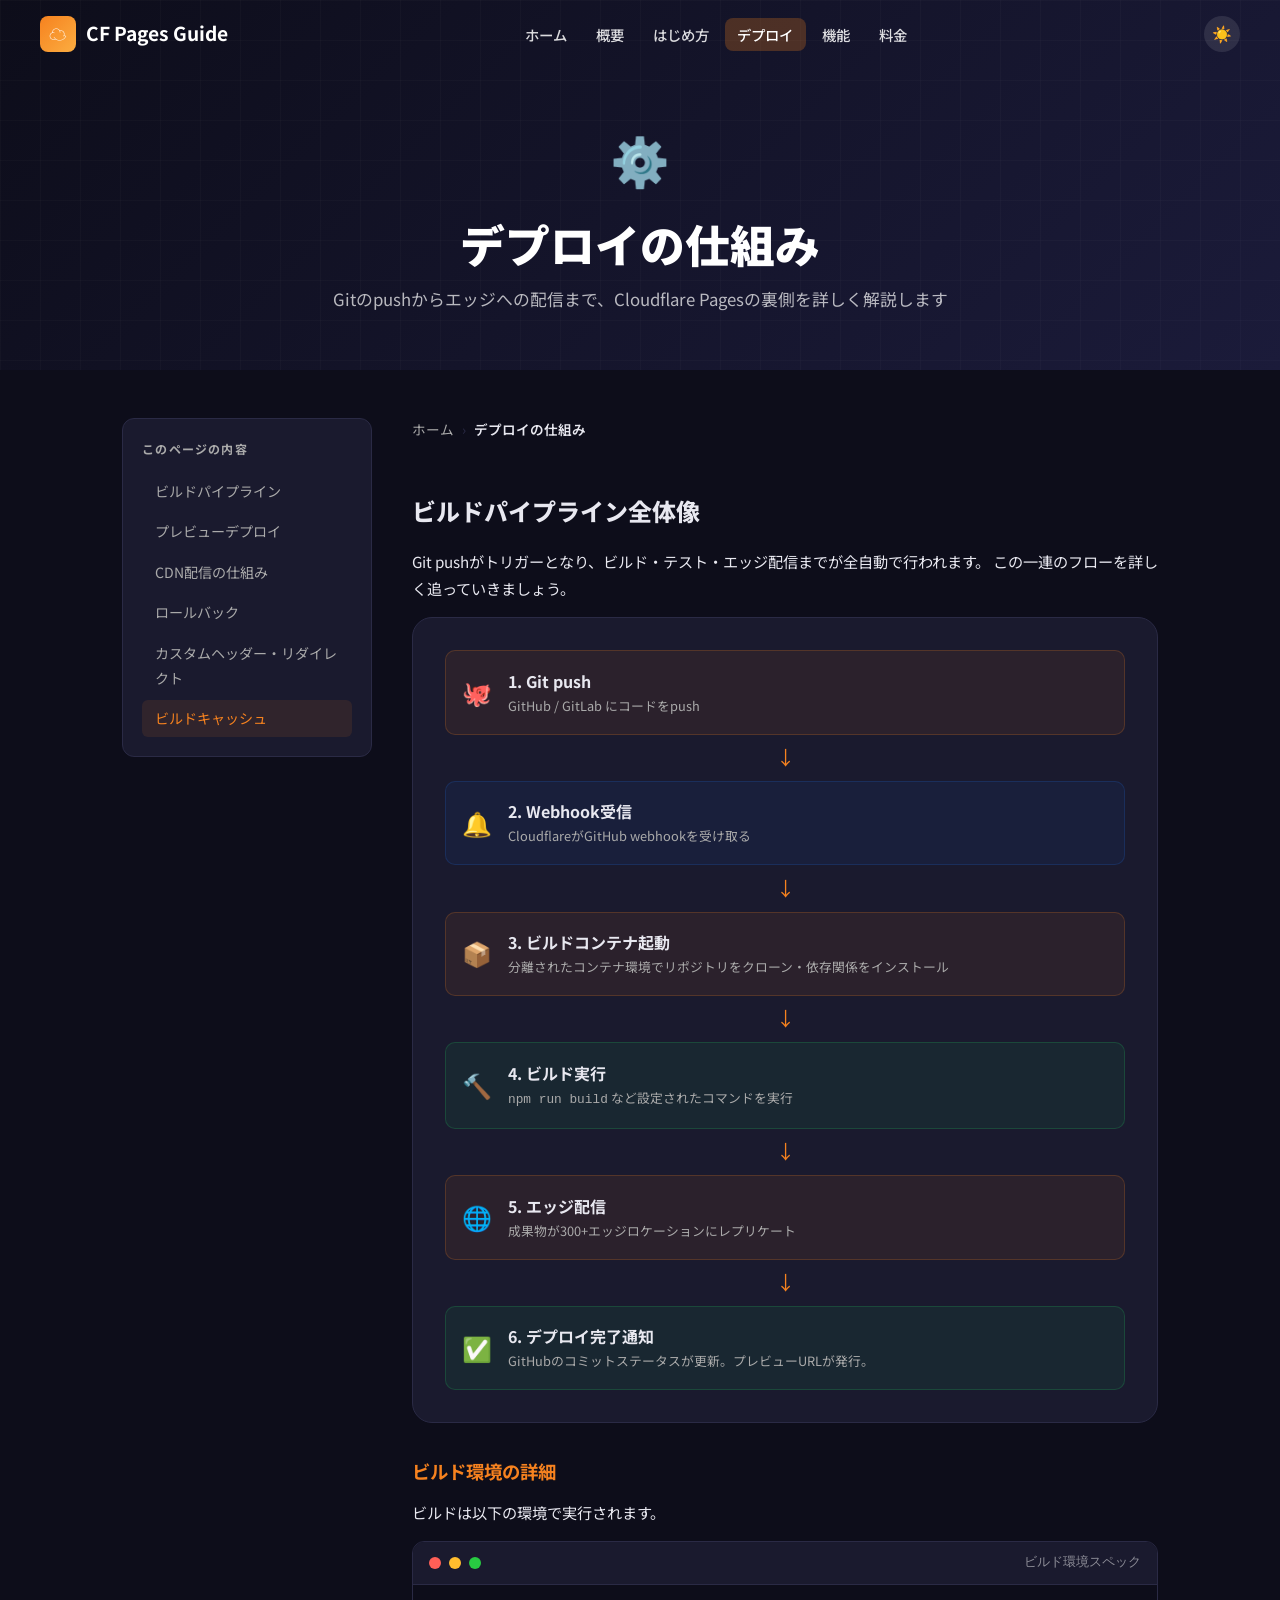
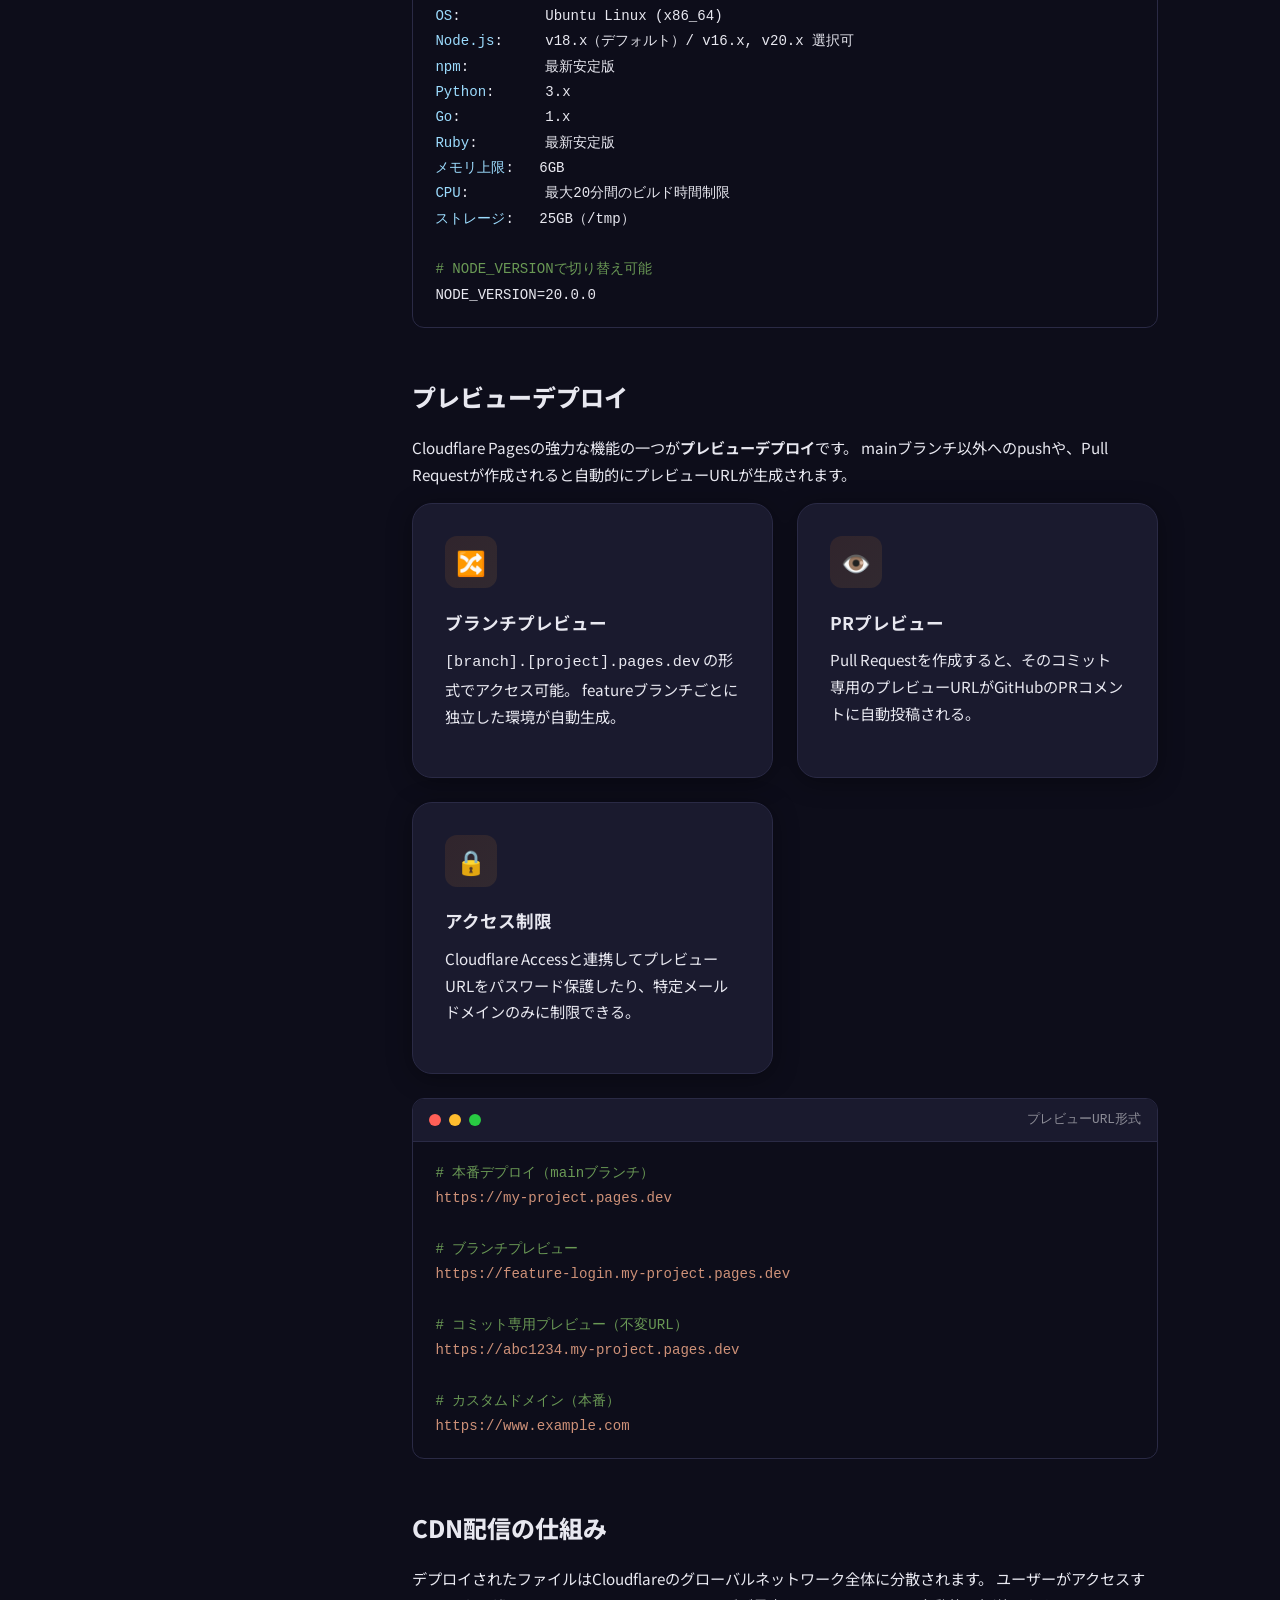
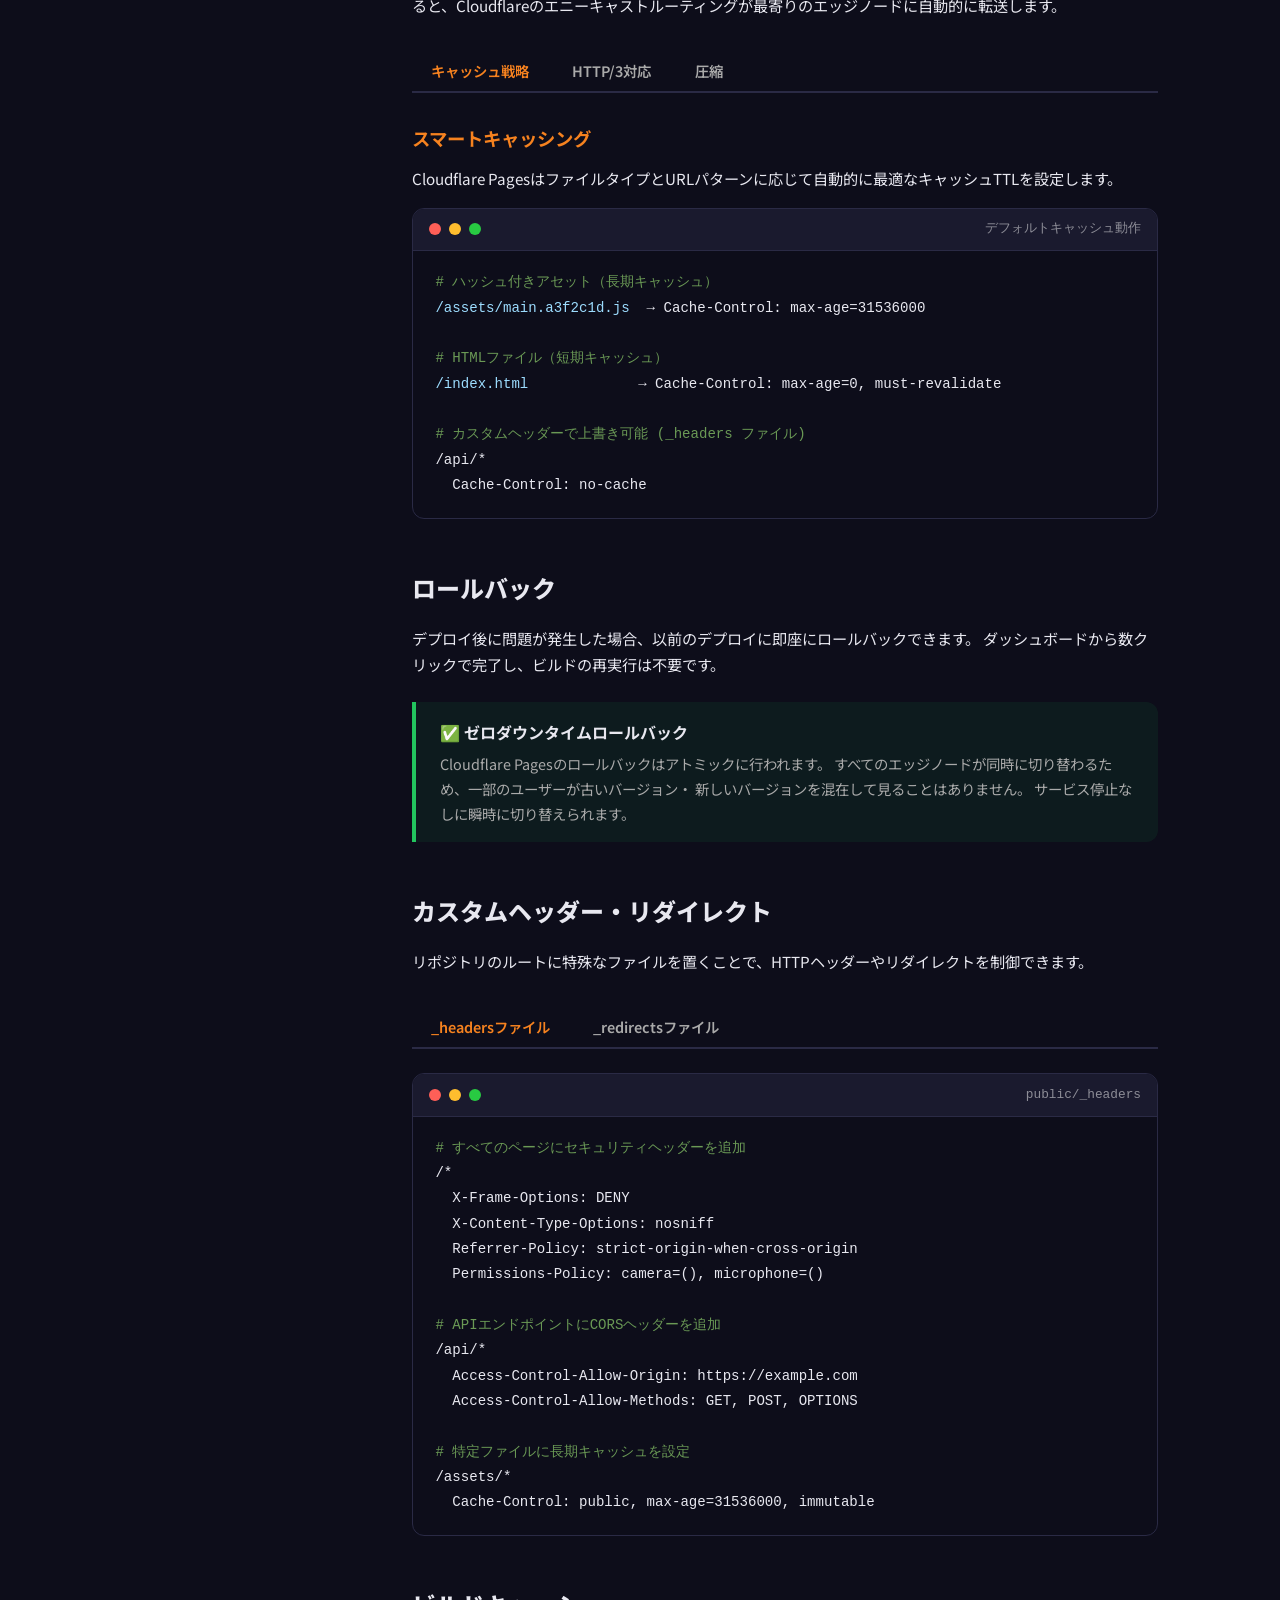
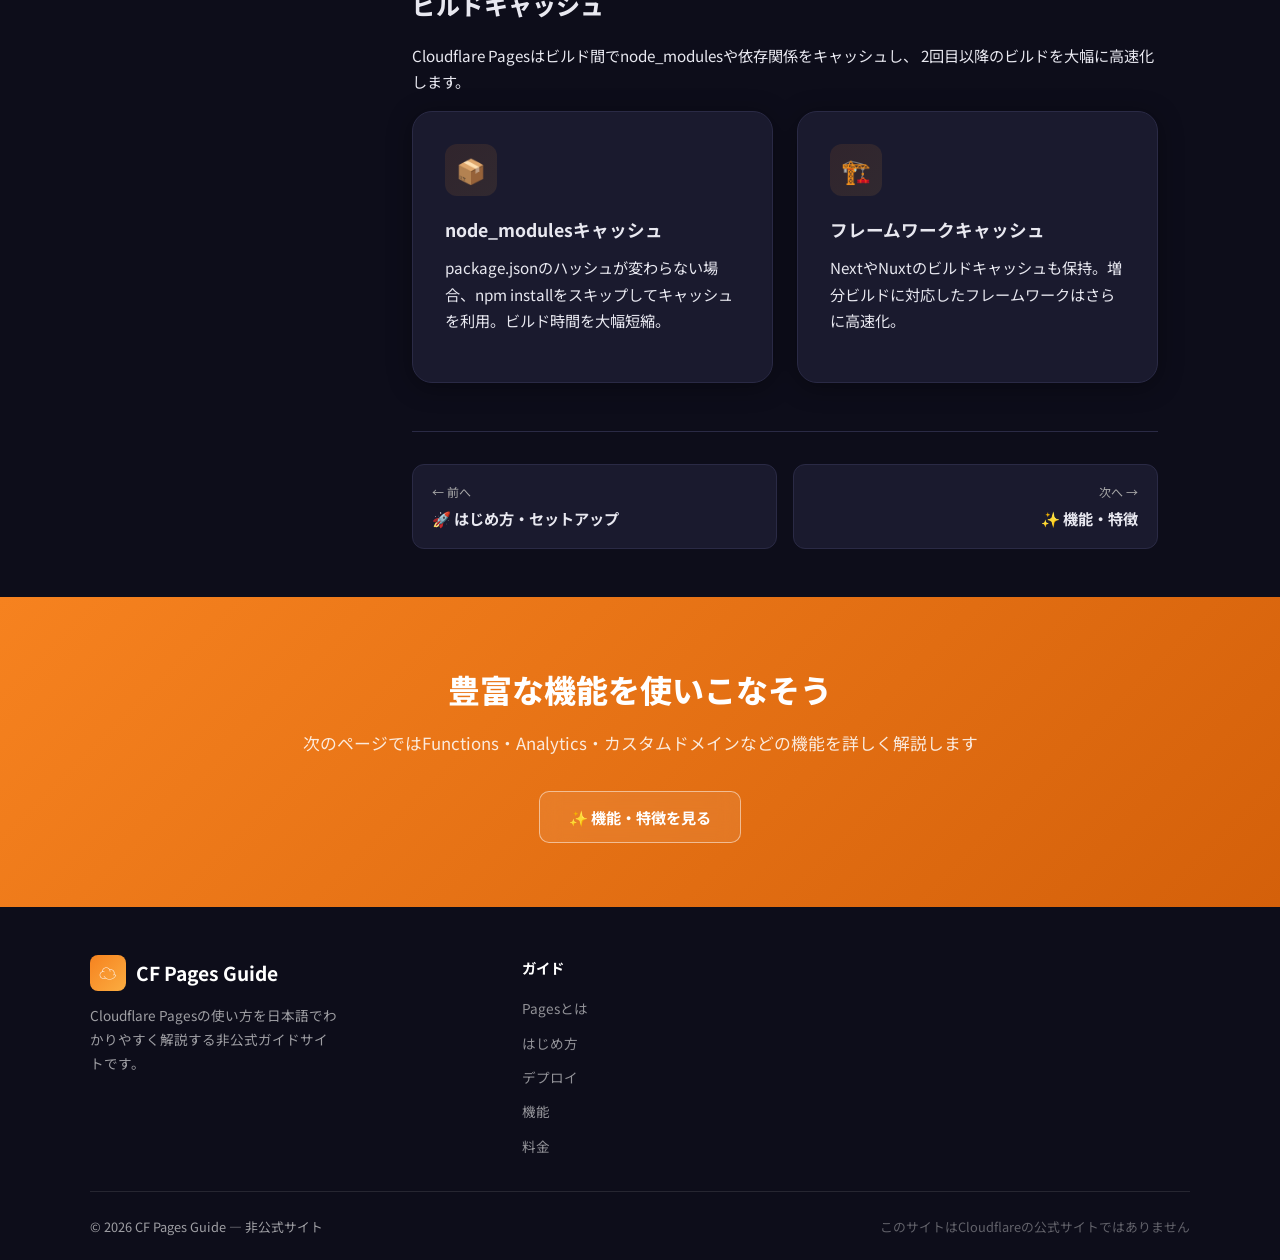
==== commit 31e63675: "Add Cloudflare Pages Japanese guide site (© 2026)" ====
--- a/pages/deployment.html
+++ b/pages/deployment.html
@@ -402,7 +402,7 @@
       </div>
     </div>
     <div class="footer-bottom">
-      <span>© 2024 CF Pages Guide — 非公式サイト</span>
+      <span>© 2026 CF Pages Guide — 非公式サイト</span>
       <span class="footer-note">このサイトはCloudflareの公式サイトではありません</span>
     </div>
   </div>
